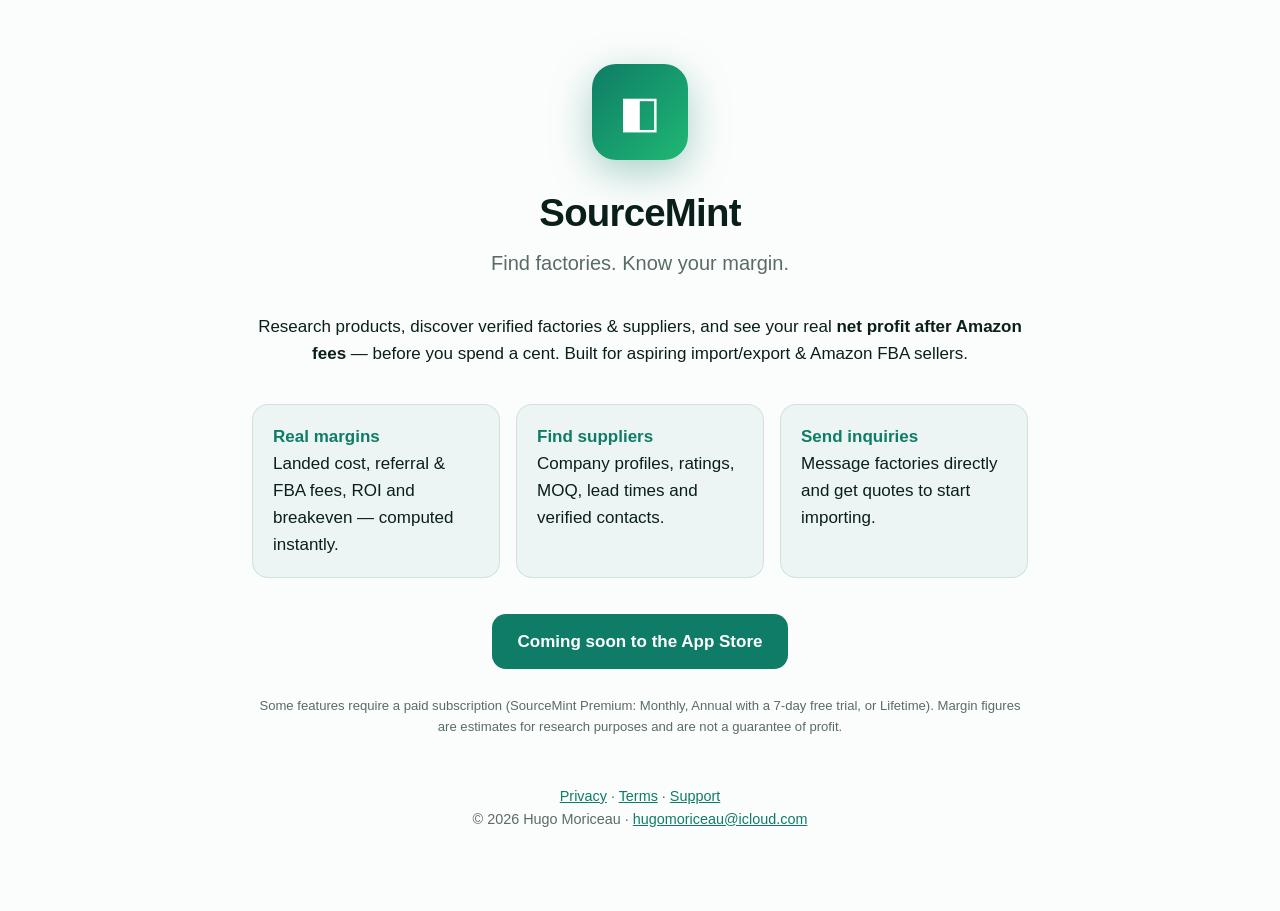
==== index.html @ 8424f974 "SourceMint site: landing, privacy, terms, support" ====
<!doctype html>
<html lang="en">
<head>
<meta charset="utf-8">
<meta name="viewport" content="width=device-width, initial-scale=1">
<title>SourceMint — Find factories. Know your margin.</title>
<meta name="description" content="SourceMint helps import/export & Amazon FBA sellers find factories and suppliers, and see net profit margin after Amazon fees — before they buy.">
<style>
  :root { color-scheme: light dark; --fg:#0b1f1a; --muted:#5a6b66; --bg:#fbfdfc; --brand:#0E7C66; --brand2:#1FB874; }
  @media (prefers-color-scheme: dark){ :root{ --fg:#eafff7; --muted:#93a8a1; --bg:#07100d; } }
  * { box-sizing:border-box; } body { margin:0; color:var(--fg); background:var(--bg);
    font:17px/1.6 -apple-system,BlinkMacSystemFont,"Segoe UI",Roboto,sans-serif; }
  .wrap { max-width:820px; margin:0 auto; padding:64px 22px 80px; text-align:center; }
  .logo { width:96px;height:96px;border-radius:24px;margin:0 auto 22px;
    background:linear-gradient(135deg,var(--brand),var(--brand2));
    display:grid;place-items:center;color:#fff;font-size:44px;box-shadow:0 12px 40px rgba(14,124,102,.35); }
  h1 { font-size:2.4rem; margin:.2em 0 .1em; letter-spacing:-.02em; }
  .tag { font-size:1.25rem; color:var(--muted); margin:0 0 34px; }
  .grid { display:grid; grid-template-columns:repeat(auto-fit,minmax(220px,1fr)); gap:16px; text-align:left; margin:36px 0; }
  .card { background:rgba(14,124,102,.06); border:1px solid rgba(14,124,102,.14); border-radius:16px; padding:18px 20px; }
  .card b { color:var(--brand); }
  a.btn { display:inline-block; background:var(--brand); color:#fff; text-decoration:none;
    padding:14px 26px; border-radius:14px; font-weight:600; }
  footer { margin-top:48px; color:var(--muted); font-size:.9rem; }
  footer a { color:var(--brand); }
  .note { font-size:.82rem; color:var(--muted); margin-top:26px; }
</style>
</head>
<body>
<div class="wrap">
  <div class="logo">◧</div>
  <h1>SourceMint</h1>
  <p class="tag">Find factories. Know your margin.</p>
  <p>Research products, discover verified factories &amp; suppliers, and see your real
  <b>net profit after Amazon fees</b> — before you spend a cent. Built for aspiring
  import/export &amp; Amazon FBA sellers.</p>

  <div class="grid">
    <div class="card"><b>Real margins</b><br>Landed cost, referral &amp; FBA fees, ROI and breakeven — computed instantly.</div>
    <div class="card"><b>Find suppliers</b><br>Company profiles, ratings, MOQ, lead times and verified contacts.</div>
    <div class="card"><b>Send inquiries</b><br>Message factories directly and get quotes to start importing.</div>
  </div>

  <a class="btn" href="#">Coming soon to the App Store</a>

  <p class="note">Some features require a paid subscription (SourceMint Premium: Monthly,
  Annual with a 7-day free trial, or Lifetime). Margin figures are estimates for research
  purposes and are not a guarantee of profit.</p>

  <footer>
    <a href="privacy.html">Privacy</a> · <a href="terms.html">Terms</a> · <a href="support.html">Support</a><br>
    © 2026 Hugo Moriceau · <a href="mailto:hugomoriceau@icloud.com">hugomoriceau@icloud.com</a>
  </footer>
</div>
</body>
</html>
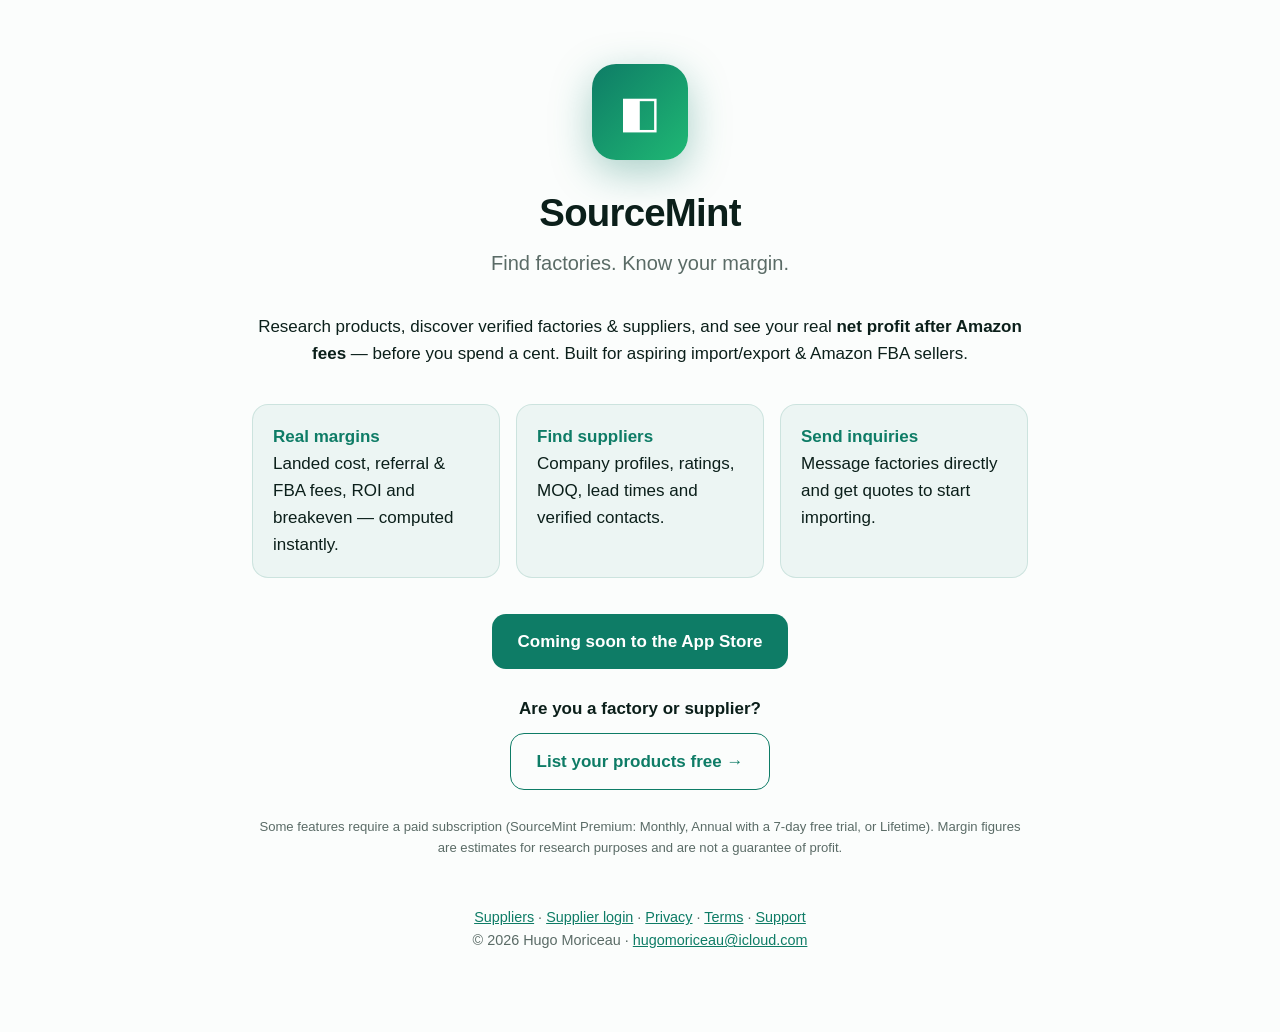
==== commit f80d3aac: "feat: supplier registration portal (register/login/dashboard) + landing CTA Static GitHub Pages port" ====
--- a/index.html
+++ b/index.html
@@ -43,12 +43,15 @@
 
   <a class="btn" href="#">Coming soon to the App Store</a>
 
+  <p style="margin-top:26px;font-weight:600">Are you a factory or supplier?</p>
+  <p style="margin-top:-6px"><a class="btn" style="background:transparent;border:1px solid var(--brand);color:var(--brand)" href="register.html">List your products free →</a></p>
+
   <p class="note">Some features require a paid subscription (SourceMint Premium: Monthly,
   Annual with a 7-day free trial, or Lifetime). Margin figures are estimates for research
   purposes and are not a guarantee of profit.</p>
 
   <footer>
-    <a href="privacy.html">Privacy</a> · <a href="terms.html">Terms</a> · <a href="support.html">Support</a><br>
+    <a href="register.html">Suppliers</a> · <a href="login.html">Supplier login</a> · <a href="privacy.html">Privacy</a> · <a href="terms.html">Terms</a> · <a href="support.html">Support</a><br>
     © 2026 Hugo Moriceau · <a href="mailto:hugomoriceau@icloud.com">hugomoriceau@icloud.com</a>
   </footer>
 </div>
